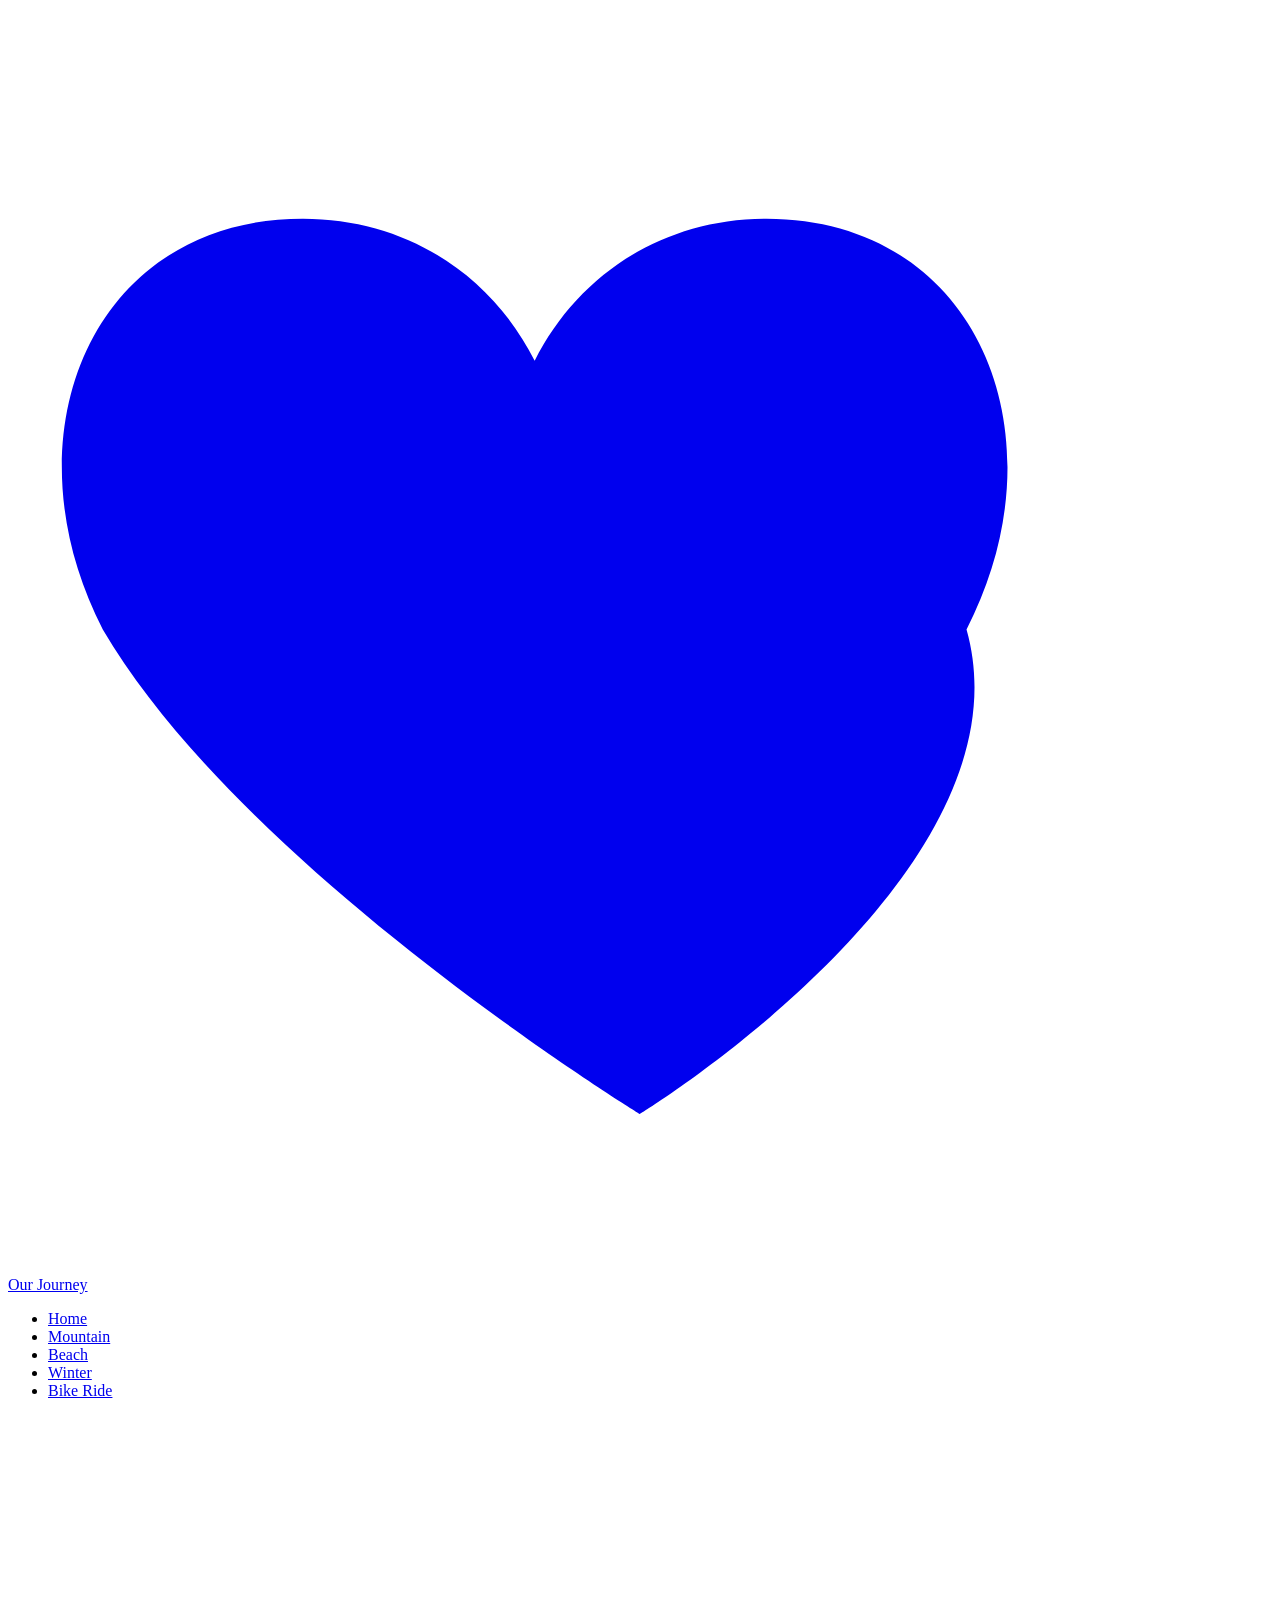
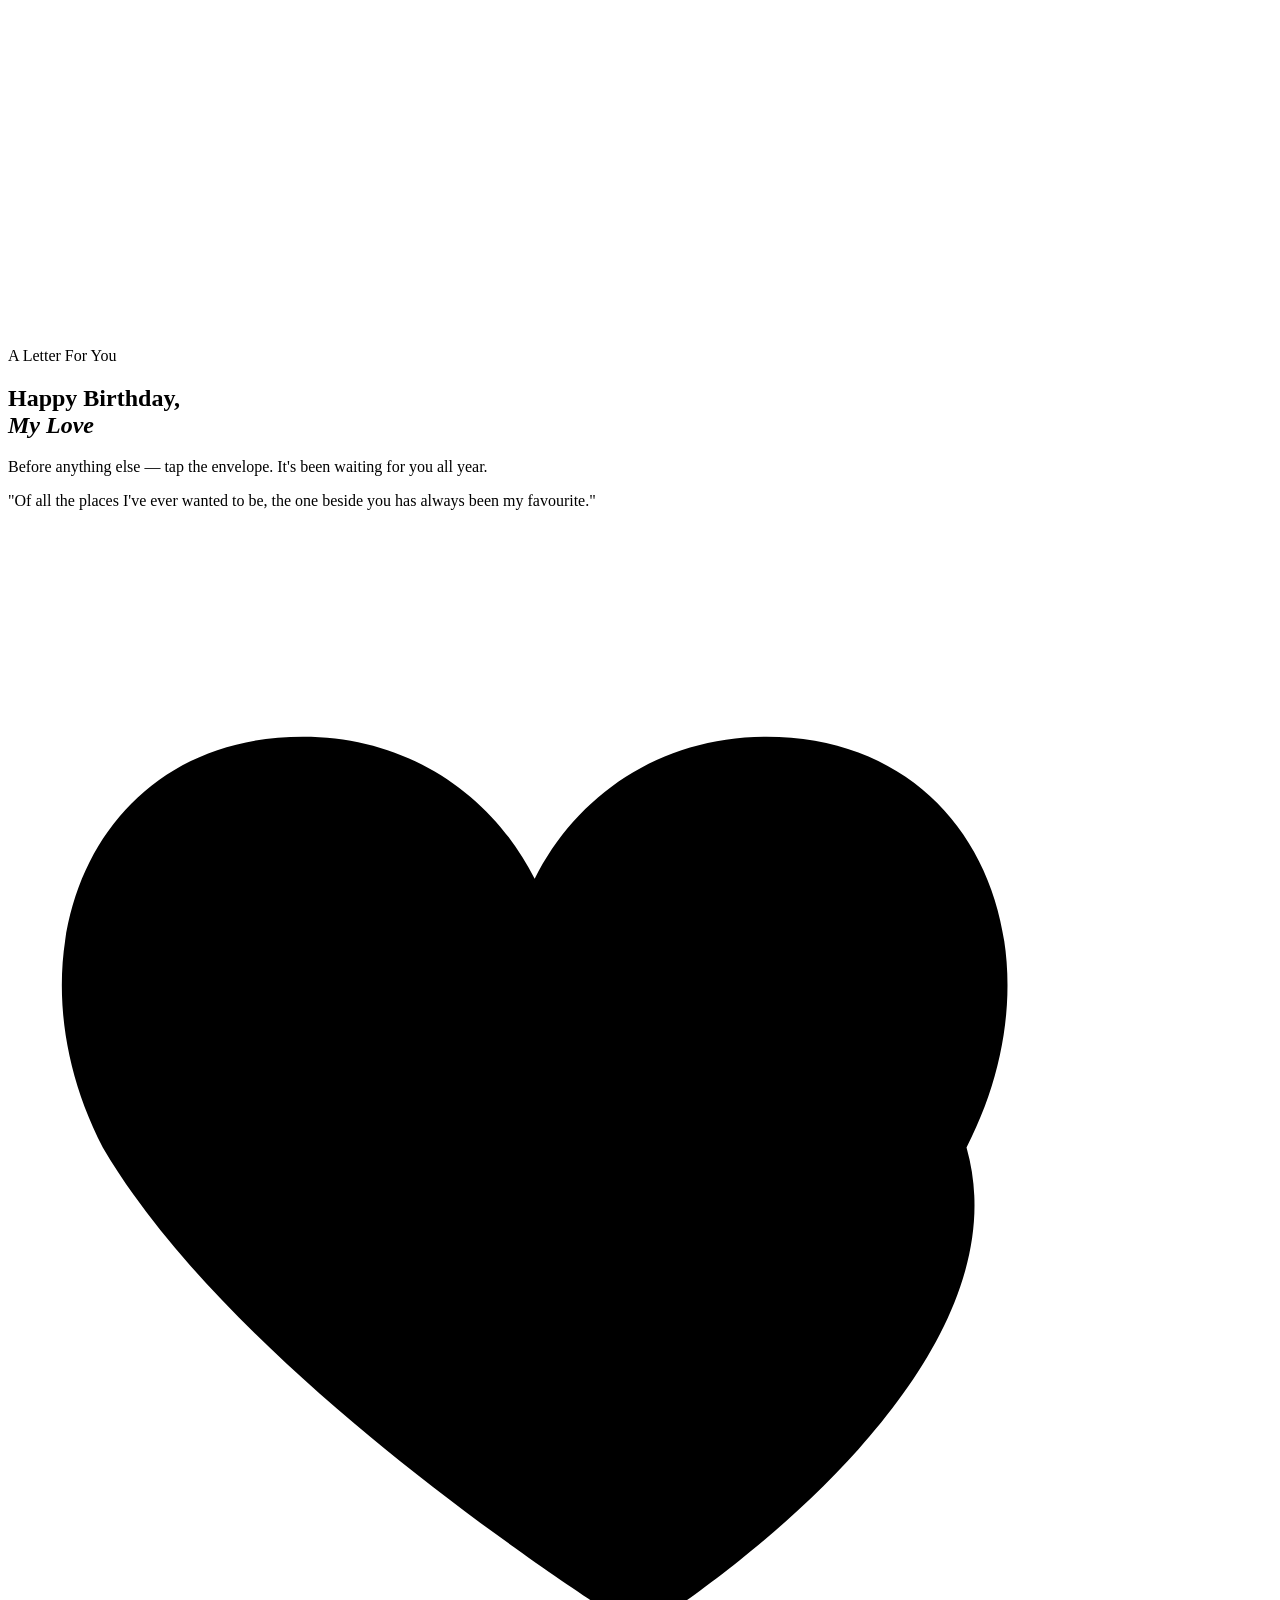
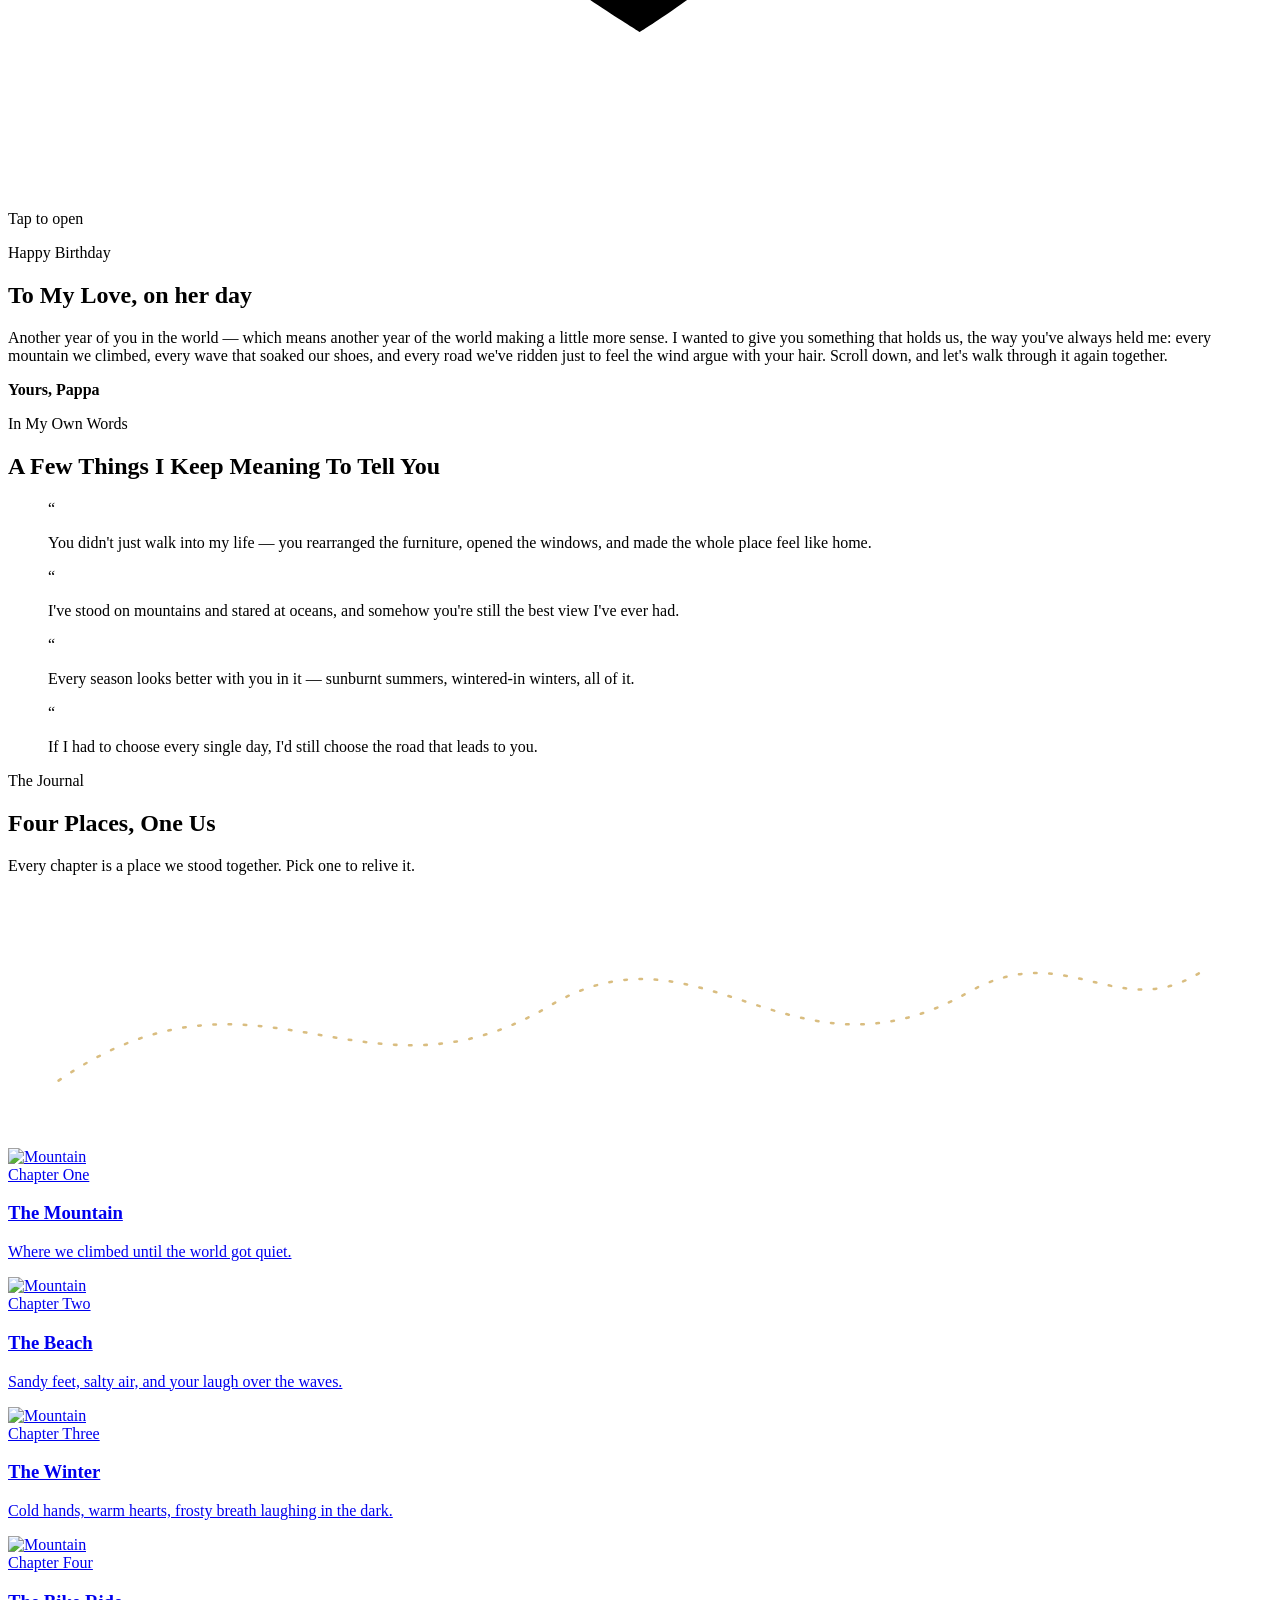
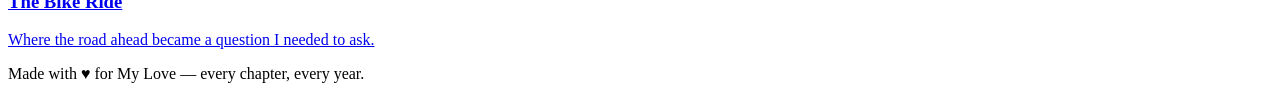
==== index.html @ 60a68613 "Add files via upload" ====
<!DOCTYPE html>
<html lang="en">
<head>
<meta charset="UTF-8">
<meta name="viewport" content="width=device-width, initial-scale=1.0">
<title>Our Journey — A Birthday Letter</title>
<meta name="description" content="A birthday love letter and journey through our memories — mountain, beach, winter, and the open road.">
<link rel="preconnect" href="https://fonts.googleapis.com">
<link rel="stylesheet" href="css/style.css">
</head>
<body>

<div class="ambient-fx" aria-hidden="true"></div>

<nav class="site-nav">
  <a class="site-nav__mark" href="index.html">
    <svg viewBox="0 0 24 24" fill="currentColor"><path d="M12 21s-7.5-4.6-10.2-9.2C-0.1 8.1 1.6 4 5.6 4c2 0 3.6 1.1 4.4 2.7C10.8 5.1 12.4 4 14.4 4c4 0 5.7 4.1 3.8 7.8C19.5 16.4 12 21 12 21z"/></svg>
    Our Journey
  </a>
  <ul class="site-nav__links">
    <li><a href="index.html" aria-current="page">Home</a></li>
    <li><a href="mountain.html">Mountain</a></li>
    <li><a href="beach.html">Beach</a></li>
    <li><a href="winter.html">Winter</a></li>
    <li><a href="bike.html">Bike Ride</a></li>
  </ul>
</nav>

<main>

  <!-- ===================== HERO / ENVELOPE ===================== -->
  <section class="home-hero">
    <div class="home-hero__roses" aria-hidden="true">
      <svg viewBox="0 0 1200 500" preserveAspectRatio="xMidYMid slice" style="width:100%;height:100%;">
        <defs>
          <radialGradient id="roseG" cx="35%" cy="30%" r="70%">
            <stop offset="0%" stop-color="#E8A6AE"/>
            <stop offset="100%" stop-color="#C2415A"/>
          </radialGradient>
        </defs>
        <g opacity="0.5">
          <g transform="translate(90,70) scale(1.1)">
            <circle r="34" fill="url(#roseG)"/>
            <path d="M0 -34 C20 -28 28 -10 14 4 C0 16 -16 8 -16 -8 C-16 -22 -10 -32 0 -34Z" fill="#7A1F3D" opacity="0.55"/>
          </g>
          <g transform="translate(1100,120) scale(0.8)">
            <circle r="34" fill="url(#roseG)"/>
          </g>
          <g transform="translate(160,420) scale(0.7)">
            <circle r="34" fill="url(#roseG)"/>
          </g>
          <g transform="translate(1040,430) scale(1.05)">
            <circle r="34" fill="url(#roseG)"/>
          </g>
        </g>
      </svg>
    </div>

    <div class="wrap home-hero__inner">
      <span class="eyebrow">A Letter For You</span>
      <h1>Happy Birthday,<br><em data-her-name>My Love</em></h1>
      <p class="sub">Before anything else — tap the envelope. It's been waiting for you all year.</p>

      <div class="envelope-wrap">
        <div class="envelope" role="button" tabindex="0" aria-expanded="false" aria-label="Open your birthday letter">
          <div class="envelope__letter">
            <p data-birthday-quote>"Of all the places I've ever wanted to be, the one beside you has always been my favourite."</p>
          </div>
          <div class="envelope__flap"></div>
          <div class="envelope__seal" aria-hidden="true">
            <svg viewBox="0 0 24 24"><path d="M12 21s-7.5-4.6-10.2-9.2C-0.1 8.1 1.6 4 5.6 4c2 0 3.6 1.1 4.4 2.7C10.8 5.1 12.4 4 14.4 4c4 0 5.7 4.1 3.8 7.8C19.5 16.4 12 21 12 21z"/></svg>
          </div>
          <div class="envelope__body"></div>
        </div>
      </div>
      <p class="envelope__hint">Tap to open</p>

      <div class="birthday-banner">
        <span class="eyebrow">Happy Birthday</span>
        <h2>To <span data-her-name>My Love</span>, on her day</h2>
        <p>
          Another year of you in the world — which means another year of the world making a little more sense.
          I wanted to give you something that holds us, the way you've always held me: every mountain we climbed,
          every wave that soaked our shoes, and every road we've ridden just to feel the wind argue with your hair.
          Scroll down, and let's walk through it again together.
        </p>
        <p style="margin-top:.6rem;"><strong data-your-name>Yours, Pappa</strong></p>
      </div>
    </div>
  </section>

  <!-- ===================== LOVE QUOTES CAROUSEL ===================== -->
  <section class="section">
    <div class="wrap">
      <div class="section-title">
        <span class="eyebrow">In My Own Words</span>
        <h2>A Few Things I Keep Meaning To Tell You</h2>
      </div>

      <div class="quote-carousel">
        <blockquote class="quote-slide quote-block">
          <span class="quote-mark quote-block__mark">“</span>
          <p class="quote-block__text">You didn't just walk into my life — you rearranged the furniture, opened the windows, and made the whole place feel like home.</p>
        </blockquote>
        <blockquote class="quote-slide quote-block">
          <span class="quote-mark quote-block__mark">“</span>
          <p class="quote-block__text">I've stood on mountains and stared at oceans, and somehow you're still the best view I've ever had.</p>
        </blockquote>
        <blockquote class="quote-slide quote-block">
          <span class="quote-mark quote-block__mark">“</span>
          <p class="quote-block__text">Every season looks better with you in it — sunburnt summers, wintered-in winters, all of it.</p>
        </blockquote>
        <blockquote class="quote-slide quote-block">
          <span class="quote-mark quote-block__mark">“</span>
          <p class="quote-block__text">If I had to choose every single day, I'd still choose the road that leads to you.</p>
        </blockquote>
      </div>
      <div class="quote-dots" aria-hidden="true"></div>
    </div>
  </section>

  <!-- ===================== JOURNEY MAP ===================== -->
  <section class="section journey">
    <div class="wrap">
      <div class="section-title">
        <span class="eyebrow">The Journal</span>
        <h2>Four Places, One Us</h2>
        <p>Every chapter is a place we stood together. Pick one to relive it.</p>
      </div>

      <div class="journey-map" aria-hidden="true">
        <svg viewBox="0 0 1000 200" preserveAspectRatio="xMidYMid meet">
          <path d="M40,150 C200,40 280,180 430,90 C550,20 620,160 760,80 C840,35 880,110 950,60"
                fill="none" stroke="#C9A24B" stroke-width="2" stroke-dasharray="2 10" stroke-linecap="round" opacity="0.7"/>
        </svg>
      </div>

      <div class="journey-grid">
        <a class="journey-card" href="mountain.html">
          <div class="journey-card__art">
            <img src="img/mountain-cover.png" alt="Mountain" style="width: 300px; height: 150px;">
          </div>
          <div class="journey-card__body">
            <span class="journey-card__no">Chapter One</span>
            <h3 class="journey-card__title">The Mountain</h3>
            <p class="journey-card__line">Where we climbed until the world got quiet.</p>
          </div>
        </a>

        <a class="journey-card" href="beach.html">
          <div class="journey-card__art">
            <div class="journey-card__art">
            <img src="img/beach.png" alt="Mountain" style="width: 300px; height: 150px;">
          </div>
          </div>
          <div class="journey-card__body">
            <span class="journey-card__no">Chapter Two</span>
            <h3 class="journey-card__title">The Beach</h3>
            <p class="journey-card__line">Sandy feet, salty air, and your laugh over the waves.</p>
          </div>
        </a>

        <a class="journey-card" href="winter.html">
          <div class="journey-card__art">
            <div class="journey-card__art">
            <img src="img/snow.png" alt="Mountain" style="width: 300px; height: 150px;">
          </div>
          </div>
          <div class="journey-card__body">
            <span class="journey-card__no">Chapter Three</span>
            <h3 class="journey-card__title">The Winter</h3>
            <p class="journey-card__line">Cold hands, warm hearts, frosty breath laughing in the dark.</p>
          </div>
        </a>

        <a class="journey-card" href="bike.html">
          <div class="journey-card__art">
            <div class="journey-card__art">
            <img src="img/bike.png" alt="Mountain" style="width: 300px; height: 150px;">
          </div>
          </div>
          <div class="journey-card__body">
            <span class="journey-card__no">Chapter Four</span>
            <h3 class="journey-card__title">The Bike Ride</h3>
            <p class="journey-card__line">Where the road ahead became a question I needed to ask.</p>
          </div>
        </a>
      </div>
    </div>
  </section>

</main>

<footer class="site-footer">
  Made with <span class="heart">♥</span> for <span data-her-name>My Love</span> — every chapter, every year.
</footer>

<script src="js/script.js"></script>
</body>
</html>
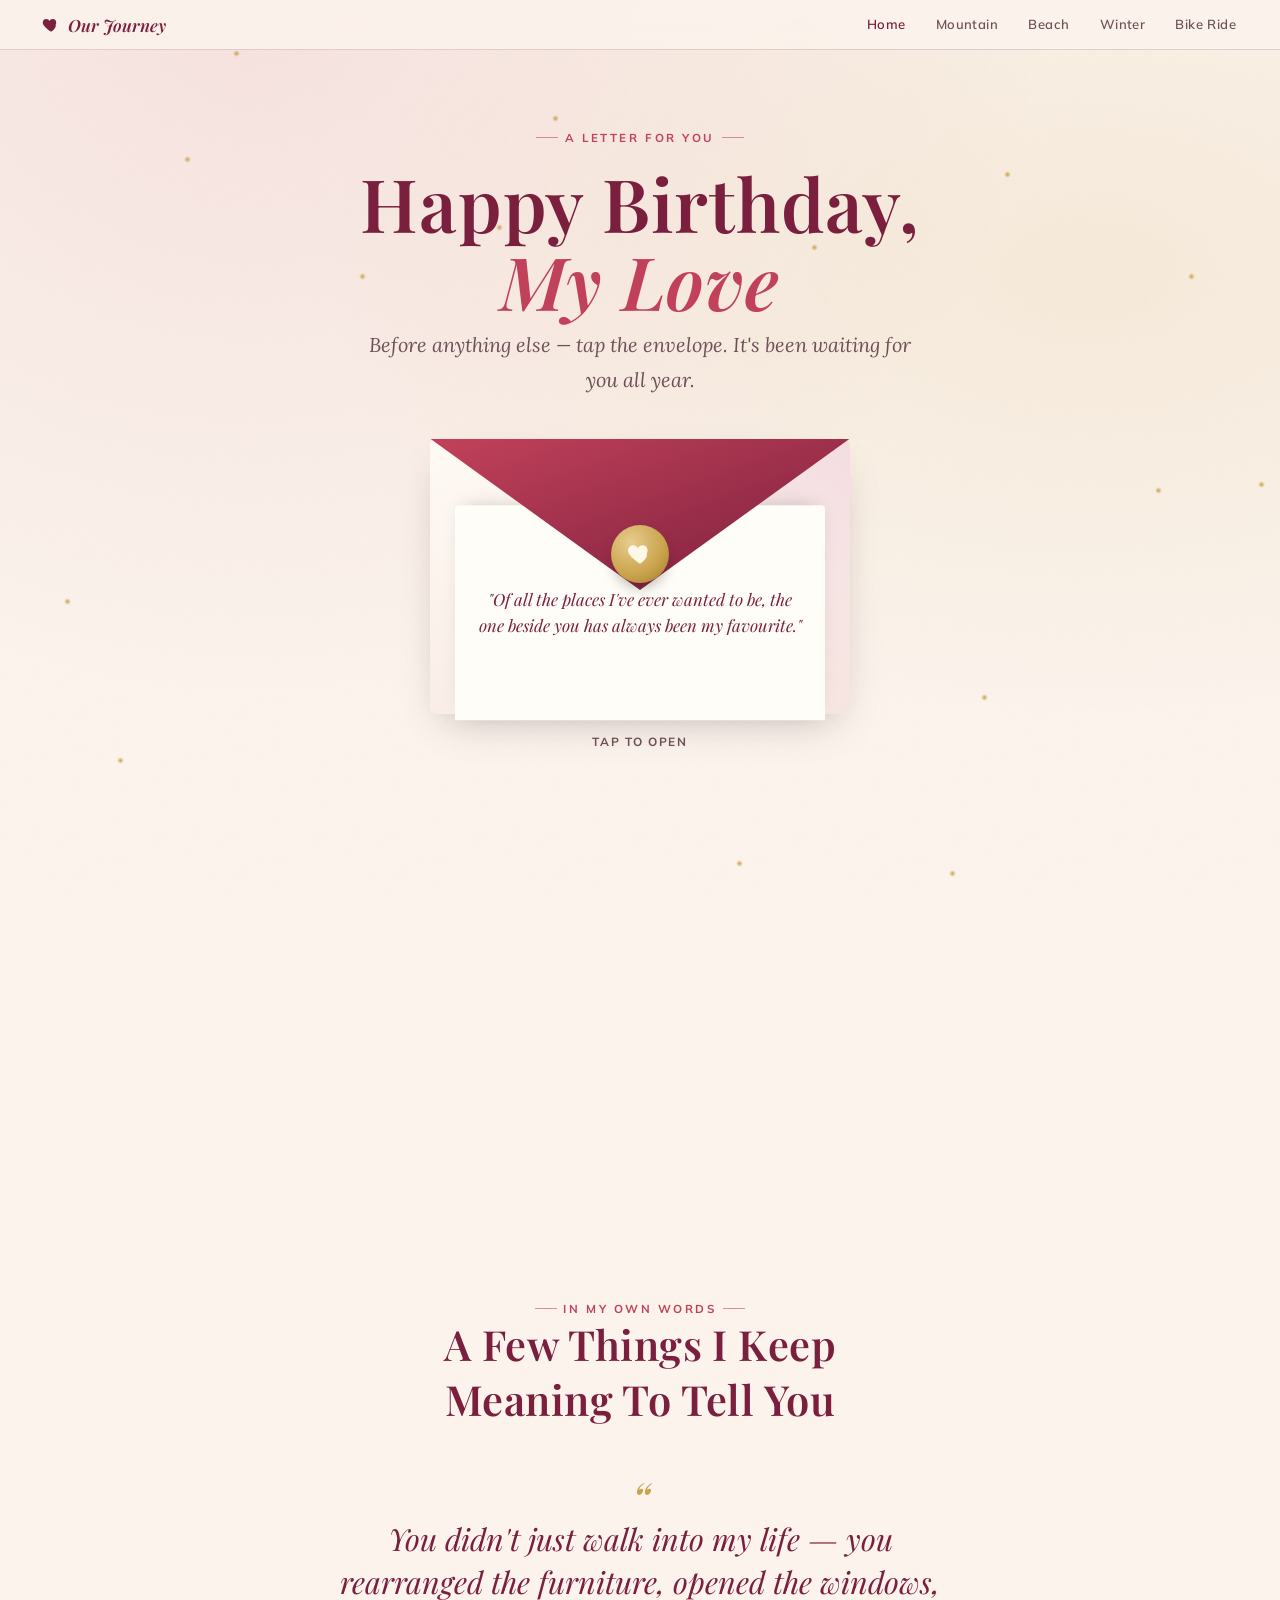
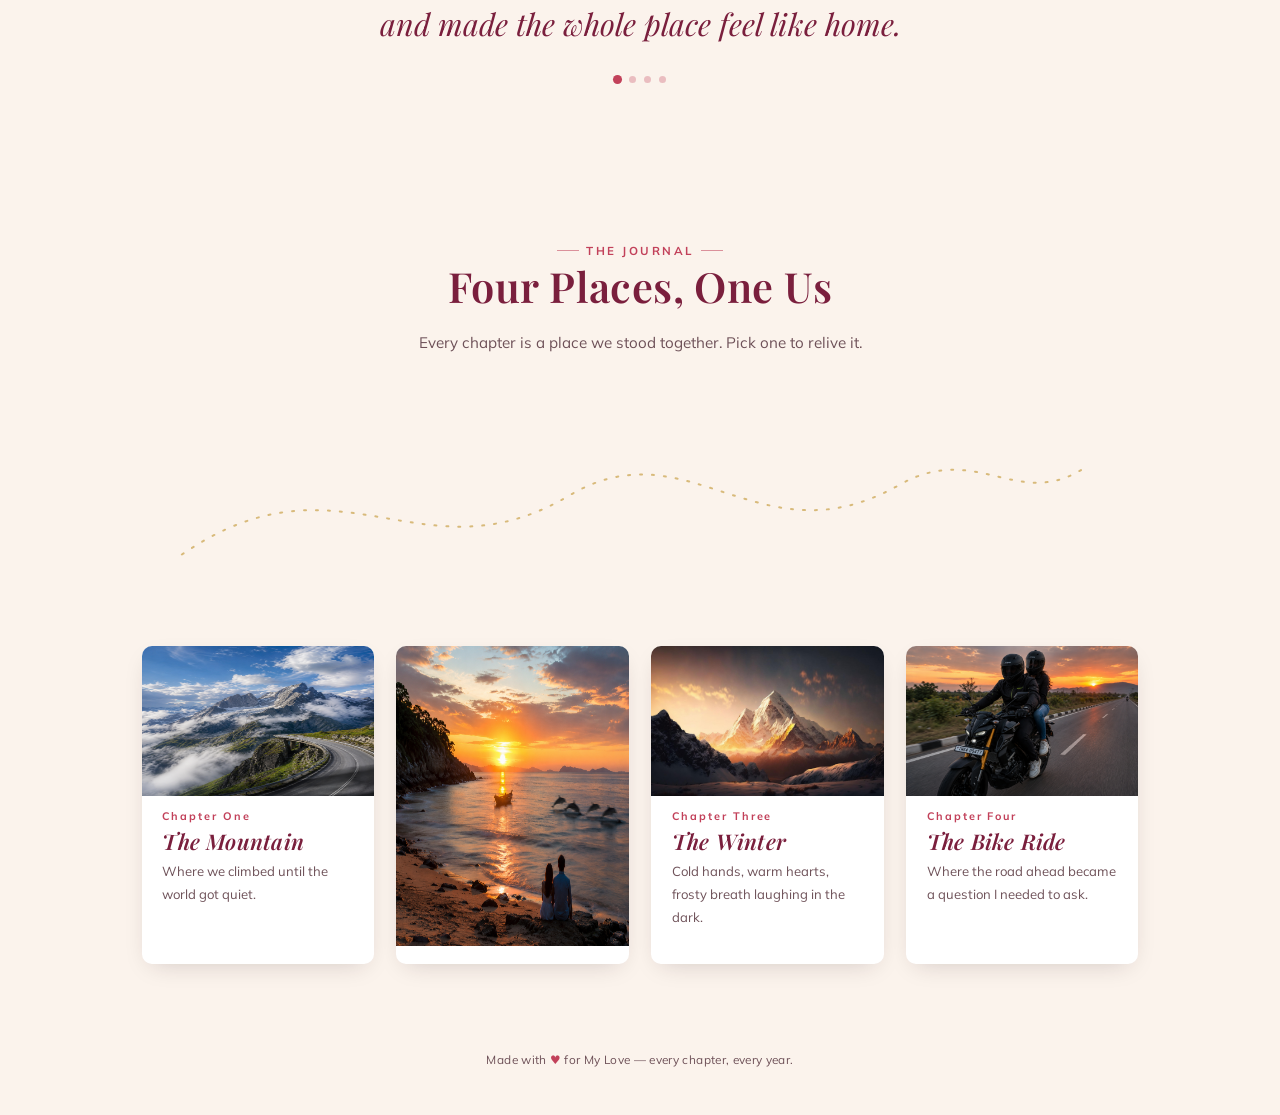
==== commit 30bfd24e: "Update index.html" ====
--- a/index.html
+++ b/index.html
@@ -150,7 +150,7 @@
         <a class="journey-card" href="beach.html">
           <div class="journey-card__art">
             <div class="journey-card__art">
-            <img src="img/beach.png" alt="Mountain" style="width: 300px; height: 150px;">
+            <img src="img/beach.png" alt="Mountain" style="width: 300px; height: 300px;">
           </div>
           </div>
           <div class="journey-card__body">
@@ -197,4 +197,4 @@
 
 <script src="js/script.js"></script>
 </body>
-</html>+</html>
--- a/css/style.css
+++ b/css/style.css
@@ -0,0 +1,498 @@
+/* ============================================================
+   OUR JOURNEY — a birthday love letter
+   Shared design system: tokens, type, ambient fx, components
+   ============================================================ */
+
+@import url('https://fonts.googleapis.com/css2?family=Playfair+Display:ital,wght@0,500;0,600;0,700;1,500;1,600&family=Lora:ital,wght@0,400;0,500;1,400;1,500&family=Mulish:wght@400;500;600;700&display=swap');
+
+:root{
+  /* ---- brand tokens (homepage / shared chrome) ---- */
+  --rose-deep:   #7A1F3D;
+  --rose-mid:    #C2415A;
+  --rose-soft:   #E8A6AE;
+  --blush:       #F7E6E0;
+  --cream:       #FBF3EC;
+  --gold:        #C9A24B;
+  --gold-soft:   #E7CD8E;
+  --ink:         #2B1820;
+  --ink-soft:    #6E5158;
+
+  /* ---- per-chapter accents (overridden per page on <body>) ---- */
+  --accent:      var(--rose-mid);
+  --accent-deep: var(--rose-deep);
+  --page-bg-1:   var(--cream);
+  --page-bg-2:   var(--blush);
+
+  --display: 'Playfair Display', 'Times New Roman', serif;
+  --body:    'Lora', Georgia, serif;
+  --ui:      'Mulish', system-ui, sans-serif;
+
+  --shadow-paper: 0 18px 40px -18px rgba(43,24,32,0.35);
+  --shadow-soft:  0 8px 24px -10px rgba(43,24,32,0.22);
+  --radius-paper: 3px;
+  --maxw: 1080px;
+}
+
+*,*::before,*::after{ box-sizing:border-box; }
+html{ scroll-behavior:smooth; }
+
+body{
+  margin:0;
+  font-family:var(--body);
+  color:var(--ink);
+  background:
+    radial-gradient(ellipse at 20% 0%, color-mix(in srgb, var(--accent) 10%, transparent), transparent 55%),
+    radial-gradient(ellipse at 85% 30%, color-mix(in srgb, var(--gold) 12%, transparent), transparent 50%),
+    var(--page-bg-1);
+  background-attachment:fixed;
+  position:relative;
+  overflow-x:hidden;
+  -webkit-font-smoothing:antialiased;
+}
+
+/* faint paper grain so panels don't feel flat-digital */
+body::before{
+  content:"";
+  position:fixed; inset:0;
+  pointer-events:none;
+  z-index:0;
+  opacity:.5;
+  background-image:url("data:image/svg+xml,%3Csvg xmlns='http://www.w3.org/2000/svg' width='160' height='160'%3E%3Cfilter id='n'%3E%3CfeTurbulence type='fractalNoise' baseFrequency='0.9' numOctaves='2' stitchTiles='stitch'/%3E%3CfeColorMatrix type='saturate' values='0'/%3E%3C/filter%3E%3Crect width='100%25' height='100%25' filter='url(%23n)' opacity='0.035'/%3E%3C/svg%3E");
+}
+
+h1,h2,h3,h4{ font-family:var(--display); margin:0 0 .4em; color:var(--accent-deep); font-weight:600; letter-spacing:.01em; }
+p{ line-height:1.75; color:var(--ink); margin:0 0 1em; }
+a{ color:inherit; }
+img{ max-width:100%; display:block; }
+
+.eyebrow{
+  font-family:var(--ui);
+  font-size:.72rem;
+  letter-spacing:.22em;
+  text-transform:uppercase;
+  color:var(--accent);
+  font-weight:700;
+  display:inline-flex;
+  align-items:center;
+  gap:.6em;
+}
+.eyebrow::before, .eyebrow::after{ content:""; width:22px; height:1px; background:currentColor; opacity:.55; }
+
+.quote-mark{ font-family:var(--display); font-style:italic; }
+
+/* ============================================================
+   NAVIGATION — the journal's table of contents, always present
+   ============================================================ */
+.site-nav{
+  position:sticky; top:0; z-index:50;
+  display:flex; align-items:center; justify-content:space-between;
+  gap:1rem;
+  padding:.85rem clamp(1.1rem,4vw,2.6rem);
+  background:color-mix(in srgb, var(--cream) 88%, transparent);
+  backdrop-filter:blur(10px) saturate(1.1);
+  border-bottom:1px solid color-mix(in srgb, var(--accent-deep) 18%, transparent);
+}
+.site-nav__mark{
+  font-family:var(--display); font-style:italic; font-weight:600;
+  font-size:1.05rem; color:var(--accent-deep); text-decoration:none;
+  display:flex; align-items:center; gap:.5rem;
+  white-space:nowrap;
+}
+.site-nav__mark svg{ width:18px; height:18px; flex:none; }
+
+.site-nav__links{
+  display:flex; align-items:center; gap:clamp(.4rem,2vw,1.6rem);
+  list-style:none; margin:0; padding:0;
+  font-family:var(--ui); font-size:.82rem; font-weight:600;
+  letter-spacing:.03em;
+  overflow-x:auto; scrollbar-width:none;
+}
+.site-nav__links::-webkit-scrollbar{ display:none; }
+.site-nav__links a{
+  text-decoration:none; color:var(--ink-soft);
+  padding:.4rem .15rem; position:relative; white-space:nowrap;
+}
+.site-nav__links a::after{
+  content:""; position:absolute; left:0; right:0; bottom:-2px; height:2px;
+  background:var(--accent); transform:scaleX(0); transform-origin:left;
+  transition:transform .25s ease;
+}
+.site-nav__links a:hover::after,
+.site-nav__links a[aria-current="page"]::after{ transform:scaleX(1); }
+.site-nav__links a[aria-current="page"]{ color:var(--accent-deep); }
+
+/* ============================================================
+   AMBIENT FX — drifting petals + twinkling sparkles
+   ============================================================ */
+.ambient-fx{ position:fixed; inset:0; pointer-events:none; z-index:1; overflow:hidden; }
+
+.petal{
+  position:absolute; top:-8%;
+  width:14px; height:14px;
+  opacity:.85;
+  animation:petal-fall linear infinite, petal-sway ease-in-out infinite;
+  will-change:transform;
+}
+.petal svg{ width:100%; height:100%; display:block; filter:drop-shadow(0 2px 3px rgba(122,31,61,.25)); }
+
+@keyframes petal-fall{
+  0%{ transform:translateY(-10vh) rotate(0deg); }
+  100%{ transform:translateY(110vh) rotate(340deg); }
+}
+@keyframes petal-sway{
+  0%,100%{ margin-left:0; }
+  50%{ margin-left:38px; }
+}
+
+.sparkle{
+  position:absolute;
+  width:7px; height:7px;
+  background:radial-gradient(circle, var(--gold) 0%, transparent 70%);
+  border-radius:50%;
+  animation:sparkle-twinkle ease-in-out infinite;
+}
+@keyframes sparkle-twinkle{
+  0%,100%{ opacity:0; transform:scale(.4); }
+  50%{ opacity:1; transform:scale(1.15); }
+}
+
+@media (prefers-reduced-motion:reduce){
+  .petal, .sparkle{ animation:none !important; display:none; }
+  html{ scroll-behavior:auto; }
+}
+
+/* ============================================================
+   LAYOUT SHELL
+   ============================================================ */
+main{ position:relative; z-index:2; }
+.wrap{ max-width:var(--maxw); margin:0 auto; padding-left:clamp(1.1rem,5vw,2.6rem); padding-right:clamp(1.1rem,5vw,2.6rem); }
+.section{ padding:clamp(3rem,8vw,6rem) 0; }
+
+/* ============================================================
+   CHAPTER HERO — full-bleed illustrated scene per location
+   ============================================================ */
+.chapter-hero{
+  position:relative;
+  min-height:78vh;
+  display:flex; align-items:flex-end;
+  overflow:hidden;
+  color:#fff;
+}
+.chapter-hero__scene{ position:absolute; inset:0; z-index:0; }
+.chapter-hero__scene svg{ width:100%; height:100%; display:block; }
+.chapter-hero__scrim{
+  position:absolute; inset:0; z-index:1;
+  background:linear-gradient(180deg, rgba(0,0,0,0) 30%, rgba(15,8,12,.55) 100%);
+}
+.chapter-hero__content{ position:relative; z-index:2; padding:clamp(2rem,6vw,4rem) clamp(1.1rem,5vw,2.6rem) clamp(2.4rem,6vw,3.6rem); width:100%; }
+.chapter-hero__eyebrow{ font-family:var(--ui); letter-spacing:.28em; text-transform:uppercase; font-size:.72rem; opacity:.9; font-weight:700; }
+.chapter-hero__title{ font-size:clamp(2.3rem,6vw,4.2rem); color:#fff; margin:.3em 0 .25em; line-height:1.04; }
+.chapter-hero__title em{ font-style:italic; color:var(--gold-soft); }
+.chapter-hero__line{ font-family:var(--body); font-style:italic; font-size:clamp(1rem,2vw,1.2rem); max-width:46ch; opacity:.95; }
+
+/* ============================================================
+   POLAROID PHOTO FRAMES (click-to-add-your-photo)
+   ============================================================ */
+.memories{
+  display:grid; gap:2.2rem 1.6rem;
+  grid-template-columns:repeat(auto-fit, minmax(220px,1fr));
+  margin-top:2.6rem;
+}
+.polaroid{
+  background:#fffdf9;
+  padding:14px 14px 52px;
+  box-shadow:var(--shadow-paper);
+  border-radius:2px;
+  transform:rotate(var(--tilt,-3deg));
+  transition:transform .3s ease, box-shadow .3s ease;
+  position:relative;
+}
+.polaroid:hover{ transform:rotate(0deg) scale(1.02); box-shadow:0 26px 48px -18px rgba(43,24,32,.4); z-index:5; }
+.polaroid::before{
+  content:""; position:absolute; top:-10px; left:50%; transform:translateX(-50%) rotate(-3deg);
+  width:64px; height:22px;
+  background:color-mix(in srgb, var(--gold-soft) 70%, transparent);
+  opacity:.8; box-shadow:var(--shadow-soft);
+}
+.polaroid__frame{
+  position:relative;
+  aspect-ratio:4/5;
+  background:
+    linear-gradient(135deg, color-mix(in srgb, var(--accent) 16%, transparent), color-mix(in srgb, var(--gold) 14%, transparent)),
+    repeating-linear-gradient(45deg, rgba(0,0,0,.025) 0 2px, transparent 2px 10px);
+  overflow:hidden;
+  display:flex; align-items:center; justify-content:center;
+  cursor:pointer;
+}
+.polaroid__frame img{ width:100%; height:100%; object-fit:cover; display:none; }
+.polaroid__frame.has-photo img{ display:block; }
+.polaroid__frame.has-photo .polaroid__placeholder{ display:none; }
+.polaroid__placeholder{
+  display:flex; flex-direction:column; align-items:center; gap:.5rem;
+  color:var(--accent-deep); font-family:var(--ui); font-size:.74rem; font-weight:600;
+  text-align:center; padding:1rem; letter-spacing:.02em; opacity:.75;
+}
+.polaroid__placeholder svg{ width:30px; height:30px; opacity:.7; }
+.polaroid__input{ position:absolute; inset:0; opacity:0; cursor:pointer; }
+.polaroid__caption{
+  font-family:var(--display); font-style:italic; color:var(--ink-soft);
+  text-align:center; font-size:.95rem; margin-top:.7rem; padding:0 .2rem;
+}
+
+/* ============================================================
+   QUOTE BLOCK
+   ============================================================ */
+.quote-block{
+  max-width:62ch; margin:0 auto; text-align:center;
+}
+.quote-block__mark{ font-family:var(--display); font-size:3rem; line-height:1; color:var(--gold); display:block; margin-bottom:-.2rem; }
+.quote-block__text{ font-family:var(--display); font-style:italic; font-size:clamp(1.3rem,3vw,1.9rem); color:var(--accent-deep); line-height:1.4; }
+.quote-block__attr{ font-family:var(--ui); font-size:.78rem; letter-spacing:.1em; text-transform:uppercase; color:var(--ink-soft); margin-top:1rem; display:block; font-weight:700; }
+
+/* ============================================================
+   BUTTONS
+   ============================================================ */
+.btn{
+  display:inline-flex; align-items:center; gap:.55rem;
+  font-family:var(--ui); font-weight:700; font-size:.82rem; letter-spacing:.04em;
+  text-decoration:none; cursor:pointer; border:none;
+  padding:.95rem 1.8rem; border-radius:999px;
+  transition:transform .25s ease, box-shadow .25s ease, background .25s ease;
+}
+.btn-primary{
+  background:linear-gradient(135deg, var(--rose-mid), var(--rose-deep));
+  color:#fff; box-shadow:0 14px 30px -12px color-mix(in srgb, var(--rose-deep) 70%, transparent);
+}
+.btn-primary:hover{ transform:translateY(-2px); box-shadow:0 18px 34px -10px color-mix(in srgb, var(--rose-deep) 75%, transparent); }
+.btn-ghost{
+  background:transparent; color:var(--accent-deep);
+  border:1.5px solid color-mix(in srgb, var(--accent-deep) 45%, transparent);
+}
+.btn-ghost:hover{ background:color-mix(in srgb, var(--accent-deep) 8%, transparent); }
+.btn svg{ width:16px; height:16px; }
+
+/* ============================================================
+   CHAPTER FOOTER NAV (prev / next through the journey)
+   ============================================================ */
+.chapter-footer{
+  display:flex; flex-wrap:wrap; gap:1rem; align-items:center; justify-content:space-between;
+  padding:2.4rem clamp(1.1rem,5vw,2.6rem) 3rem;
+  border-top:1px solid color-mix(in srgb, var(--accent-deep) 14%, transparent);
+  margin-top:2rem;
+  font-family:var(--ui);
+}
+.chapter-footer a{ text-decoration:none; }
+.cf-link{
+  display:flex; flex-direction:column; gap:.2rem;
+  color:var(--ink-soft);
+  font-size:.8rem;
+}
+.cf-link span.label{ letter-spacing:.14em; text-transform:uppercase; font-size:.68rem; font-weight:700; opacity:.7; }
+.cf-link span.dest{ font-family:var(--display); font-style:italic; font-size:1.15rem; color:var(--accent-deep); }
+.cf-next{ text-align:right; align-items:flex-end; }
+
+footer.site-footer{
+  text-align:center; padding:2rem 1rem 3rem;
+  font-family:var(--ui); font-size:.74rem; color:var(--ink-soft); letter-spacing:.03em;
+  position:relative; z-index:2;
+}
+footer.site-footer .heart{ color:var(--accent); }
+
+/* shared section title */
+.section-title{ text-align:center; max-width:56ch; margin:0 auto 3rem; }
+.section-title h2{ font-size:clamp(1.8rem,4vw,2.6rem); }
+.section-title p{ color:var(--ink-soft); font-family:var(--ui); font-size:.95rem; }
+
+@media (max-width:640px){
+  .chapter-hero{ min-height:64vh; }
+  .chapter-footer{ flex-direction:column; align-items:stretch; text-align:left; }
+  .cf-next{ text-align:left; align-items:flex-start; }
+}
+
+/* ============================================================
+   HOMEPAGE — hero envelope, birthday letter, journey map
+   ============================================================ */
+.home-hero{
+  position:relative;
+  padding:clamp(2.4rem,7vw,4.5rem) 0 clamp(3rem,8vw,5rem);
+  text-align:center;
+  overflow:hidden;
+}
+.home-hero__roses{ position:absolute; inset:0; z-index:0; opacity:.9; pointer-events:none; }
+.home-hero__inner{ position:relative; z-index:2; }
+
+.home-hero .eyebrow{ justify-content:center; margin-bottom:1.2rem; }
+.home-hero h1{
+  font-size:clamp(2.4rem,7vw,4.6rem);
+  line-height:1.05;
+  margin-bottom:.5rem;
+}
+.home-hero h1 em{ color:var(--accent); font-style:italic; }
+.home-hero .sub{
+  font-family:var(--body); font-style:italic; color:var(--ink-soft);
+  font-size:clamp(1rem,2vw,1.25rem); max-width:46ch; margin:0 auto 2.6rem;
+}
+
+/* ---- envelope ---- */
+.envelope-wrap{ display:flex; justify-content:center; margin:0 auto 1rem; }
+.envelope{
+  --ew: min(420px, 86vw);
+  width:var(--ew);
+  aspect-ratio:16/10.5;
+  position:relative;
+  cursor:pointer;
+  -webkit-tap-highlight-color:transparent;
+}
+.envelope__body{
+  position:absolute; inset:0;
+  background:linear-gradient(160deg, #fffaf4, var(--blush));
+  border-radius:6px;
+  box-shadow:var(--shadow-paper);
+  overflow:hidden;
+}
+.envelope__body::before, .envelope__body::after{
+  content:""; position:absolute; top:0; width:50%; height:100%;
+  background:linear-gradient(135deg, color-mix(in srgb, var(--accent) 18%, #fff), transparent 70%);
+}
+.envelope__body::after{ right:0; transform:scaleX(-1); }
+.envelope__flap{
+  position:absolute; top:0; left:0; right:0; height:55%;
+  background:linear-gradient(160deg, var(--rose-mid), var(--rose-deep));
+  clip-path:polygon(0 0, 100% 0, 50% 100%);
+  transform-origin:top center;
+  transition:transform .7s cubic-bezier(.6,.1,.2,1);
+  z-index:3;
+  box-shadow:0 6px 18px -8px rgba(0,0,0,.35);
+}
+.envelope.is-open .envelope__flap{ transform:rotateX(180deg); }
+.envelope__seal{
+  position:absolute; top:42%; left:50%; transform:translate(-50%,-50%);
+  width:58px; height:58px; border-radius:50%;
+  background:radial-gradient(circle at 35% 30%, var(--gold-soft), var(--gold) 60%, #9c7a2c 100%);
+  display:flex; align-items:center; justify-content:center;
+  box-shadow:0 8px 16px -6px rgba(0,0,0,.4);
+  z-index:4; transition:opacity .3s ease, transform .4s ease;
+}
+.envelope__seal svg{ width:26px; height:26px; fill:#fff7e8; }
+.envelope.is-open .envelope__seal{ opacity:0; transform:translate(-50%,-50%) scale(.4); }
+.envelope__letter{
+  position:absolute; left:6%; right:6%; bottom:4%;
+  top:18%;
+  background:#fffdf8;
+  border-radius:4px 4px 0 0;
+  box-shadow:0 -6px 18px -10px rgba(0,0,0,.25);
+  transform:translateY(8%);
+  transition:transform .7s cubic-bezier(.2,.8,.3,1) .15s;
+  z-index:2;
+  display:flex; align-items:center; justify-content:center; text-align:center;
+  padding:1.2rem 1.4rem;
+}
+.envelope.is-open .envelope__letter{ transform:translateY(-46%); }
+.envelope__letter p{
+  font-family:var(--display); font-style:italic; color:var(--accent-deep);
+  font-size:clamp(.85rem,2.6vw,1.05rem); line-height:1.5; margin:0;
+}
+.envelope__hint{
+  margin-top:1.1rem; font-family:var(--ui); font-size:.74rem; letter-spacing:.14em;
+  text-transform:uppercase; color:var(--ink-soft); font-weight:700;
+}
+.envelope.is-open ~ .envelope__hint, .envelope.is-open + .envelope__hint{ opacity:0; }
+
+.birthday-banner{
+  max-width:680px; margin:2.6rem auto 0;
+  background:color-mix(in srgb, var(--cream) 60%, #fff);
+  border:1px solid color-mix(in srgb, var(--gold) 35%, transparent);
+  border-radius:10px;
+  padding:1.6rem clamp(1.2rem,4vw,2.2rem);
+  box-shadow:var(--shadow-soft);
+  opacity:0; transform:translateY(14px);
+  transition:opacity .6s ease, transform .6s ease;
+}
+.birthday-banner.is-visible{ opacity:1; transform:translateY(0); }
+.birthday-banner h2{ font-size:clamp(1.3rem,3vw,1.8rem); }
+.birthday-banner p{ color:var(--ink-soft); margin-bottom:0; }
+
+/* ---- journey map ---- */
+.journey{ position:relative; padding:clamp(2.4rem,6vw,3.5rem) 0; }
+.journey-map{ position:relative; }
+.journey-map svg{ width:100%; height:auto; overflow:visible; }
+.journey-stop{ cursor:pointer; }
+.journey-stop circle.node{ transition:r .25s ease, filter .25s ease; }
+.journey-stop:hover circle.node{ filter:drop-shadow(0 6px 14px rgba(122,31,61,.35)); }
+.journey-stop text{ font-family:var(--ui); font-weight:700; }
+.journey-stop .stop-label{ font-size:13px; fill:var(--ink); }
+.journey-stop .stop-no{ font-size:10px; fill:var(--accent-deep); letter-spacing:.08em; }
+.journey-grid{
+  display:grid; gap:1.4rem;
+  grid-template-columns:repeat(auto-fit, minmax(220px,1fr));
+  margin-top:2.4rem;
+}
+.journey-card{
+  text-decoration:none; display:block;
+  background:#fff; border-radius:10px; overflow:hidden;
+  box-shadow:var(--shadow-soft);
+  transition:transform .3s ease, box-shadow .3s ease;
+  position:relative;
+}
+.journey-card:hover{ transform:translateY(-6px); box-shadow:var(--shadow-paper); }
+.journey-card__art{ height:140px; position:relative; }
+.journey-card__art svg{ width:100%; height:100%; display:block; }
+.journey-card__body{ padding:1.1rem 1.3rem 1.4rem; }
+.journey-card__no{ font-family:var(--ui); font-size:.68rem; letter-spacing:.18em; color:var(--accent); font-weight:700; }
+.journey-card__title{ font-family:var(--display); font-style:italic; font-size:1.35rem; color:var(--accent-deep); margin:.2rem 0 .3rem; }
+.journey-card__line{ font-family:var(--ui); font-size:.82rem; color:var(--ink-soft); }
+
+/* ---- quote carousel ---- */
+.quote-carousel{ position:relative; min-height:9rem; }
+.quote-slide{
+  position:absolute; inset:0;
+  opacity:0; transform:translateY(8px);
+  transition:opacity .7s ease, transform .7s ease;
+  pointer-events:none;
+}
+.quote-slide.is-active{ opacity:1; transform:translateY(0); pointer-events:auto; position:relative; }
+.quote-dots{ display:flex; justify-content:center; gap:.5rem; margin-top:1.6rem; }
+.quote-dots button{
+  width:7px; height:7px; border-radius:50%; border:none; padding:0;
+  background:color-mix(in srgb, var(--accent) 30%, transparent); cursor:pointer;
+  transition:background .25s ease, transform .25s ease;
+}
+.quote-dots button.is-active{ background:var(--accent); transform:scale(1.3); }
+
+/* ============================================================
+   PROPOSAL MOMENT (bike ride / final chapter)
+   ============================================================ */
+.proposal{
+  position:relative;
+  text-align:center;
+  padding:clamp(3.5rem,9vw,6rem) 0;
+  overflow:hidden;
+}
+.proposal__inner{ position:relative; z-index:2; max-width:640px; margin:0 auto; }
+.proposal h2{ font-size:clamp(2rem,5vw,3.2rem); }
+.proposal p.lead{ font-family:var(--body); font-style:italic; font-size:1.15rem; color:var(--ink-soft); }
+.proposal-actions{ margin-top:2.2rem; display:flex; gap:1rem; justify-content:center; flex-wrap:wrap; }
+.proposal-answer{
+  margin-top:2.4rem; min-height:2.4rem;
+  font-family:var(--display); font-style:italic; font-size:1.4rem; color:var(--accent-deep);
+  opacity:0; transform:scale(.9); transition:opacity .5s ease, transform .5s ease;
+}
+.proposal-answer.is-visible{ opacity:1; transform:scale(1); }
+.burst{ position:absolute; inset:0; pointer-events:none; z-index:1; }
+
+/* ============================================================
+   PAGE THEMES — each chapter gets its own accent mood
+   ============================================================ */
+.page-mountain{ --accent:#4A5573; --accent-deep:#333A52; --page-bg-1:#EFF1F7; --page-bg-2:#E1E5F1; }
+.page-beach   { --accent:#2C8C8C; --accent-deep:#1F5F63; --page-bg-1:#FFF6EC; --page-bg-2:#FFE9D6; }
+.page-winter    { --accent:#5B8AA6; --accent-deep:#2E5E78; --page-bg-1:#F3FAFD; --page-bg-2:#E3F1F8; }
+.page-bike    { --accent:#E07A3F; --accent-deep:#9C4E20; --page-bg-1:#FFF3E8; --page-bg-2:#FCE1CB; }
+
+/* ---- small icon badges used on homepage journey cards ---- */
+.icon-badge{
+  width:46px; height:46px; border-radius:50%;
+  display:flex; align-items:center; justify-content:center;
+  background:color-mix(in srgb, var(--accent) 16%, #fff);
+  margin:0 auto 1.1rem;
+}
+.icon-badge svg{ width:24px; height:24px; stroke:var(--accent-deep); }
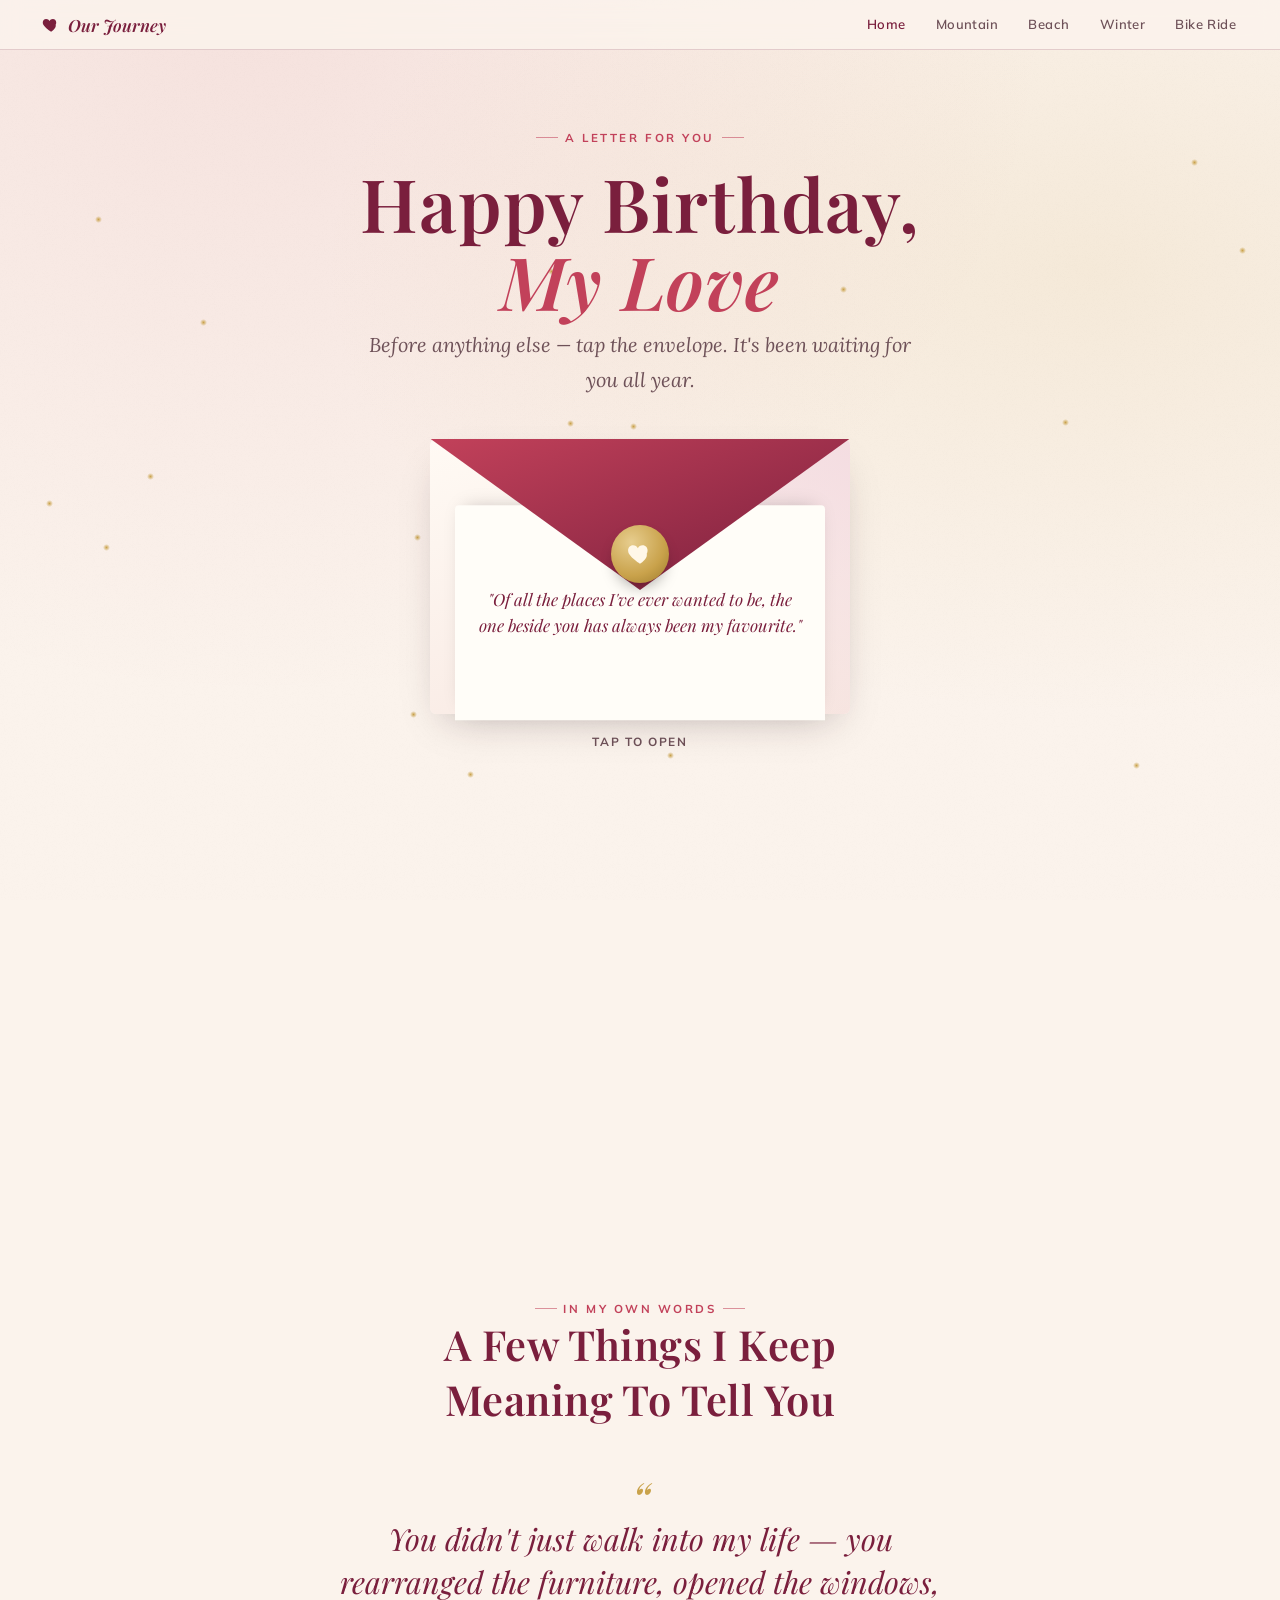
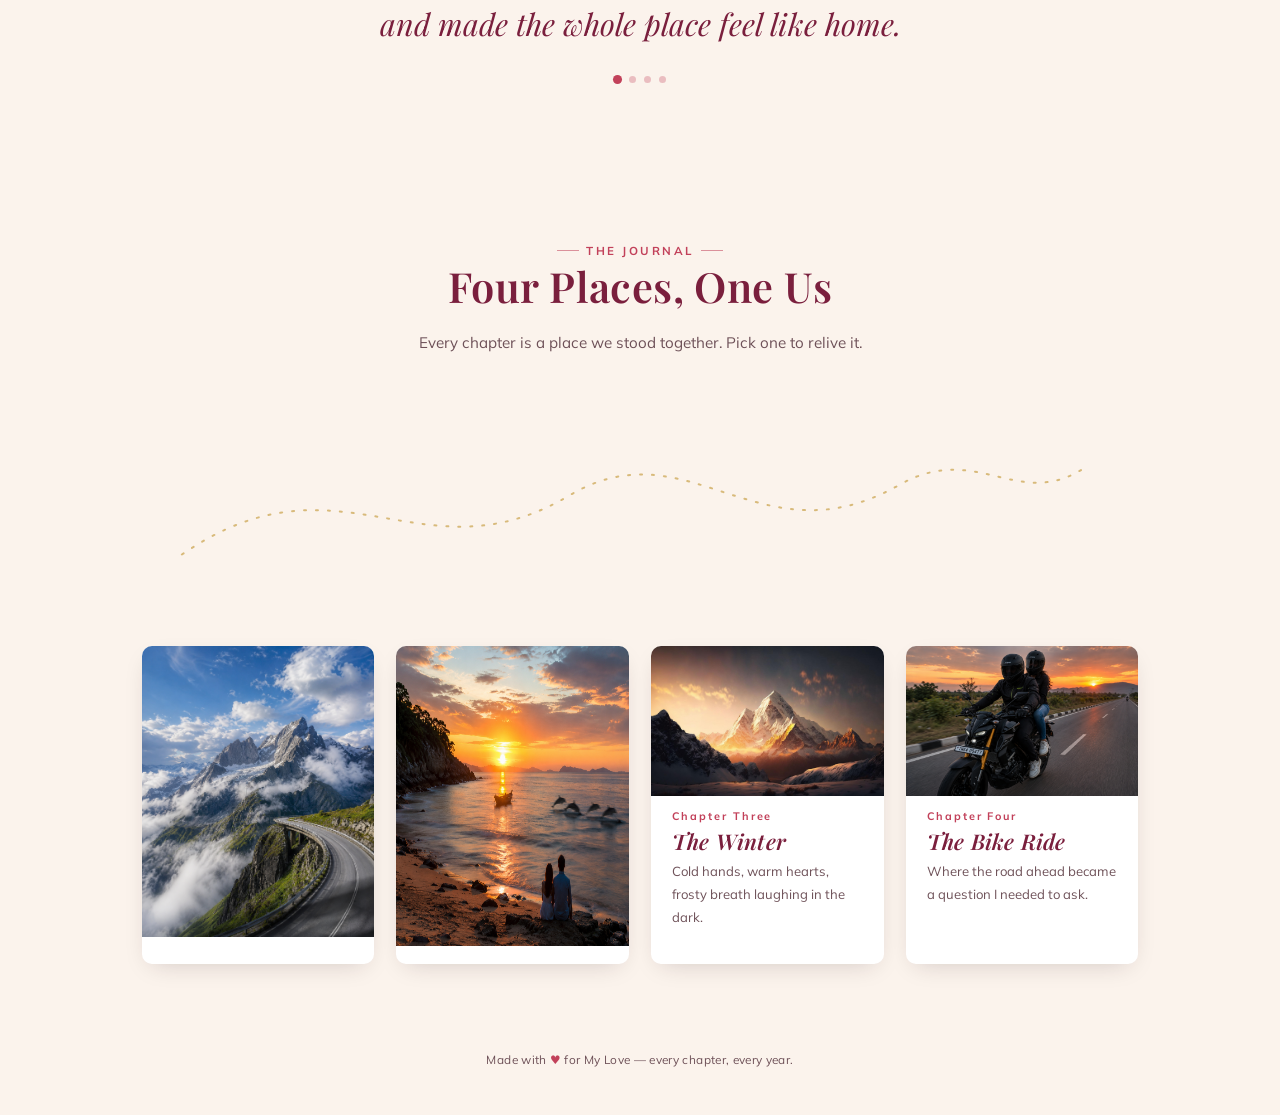
==== commit 3faf563f: "Update index.html" ====
--- a/index.html
+++ b/index.html
@@ -138,7 +138,7 @@
       <div class="journey-grid">
         <a class="journey-card" href="mountain.html">
           <div class="journey-card__art">
-            <img src="img/mountain-cover.png" alt="Mountain" style="width: 300px; height: 150px;">
+            <img src="img/mountain-cover.png" alt="Mountain" >
           </div>
           <div class="journey-card__body">
             <span class="journey-card__no">Chapter One</span>
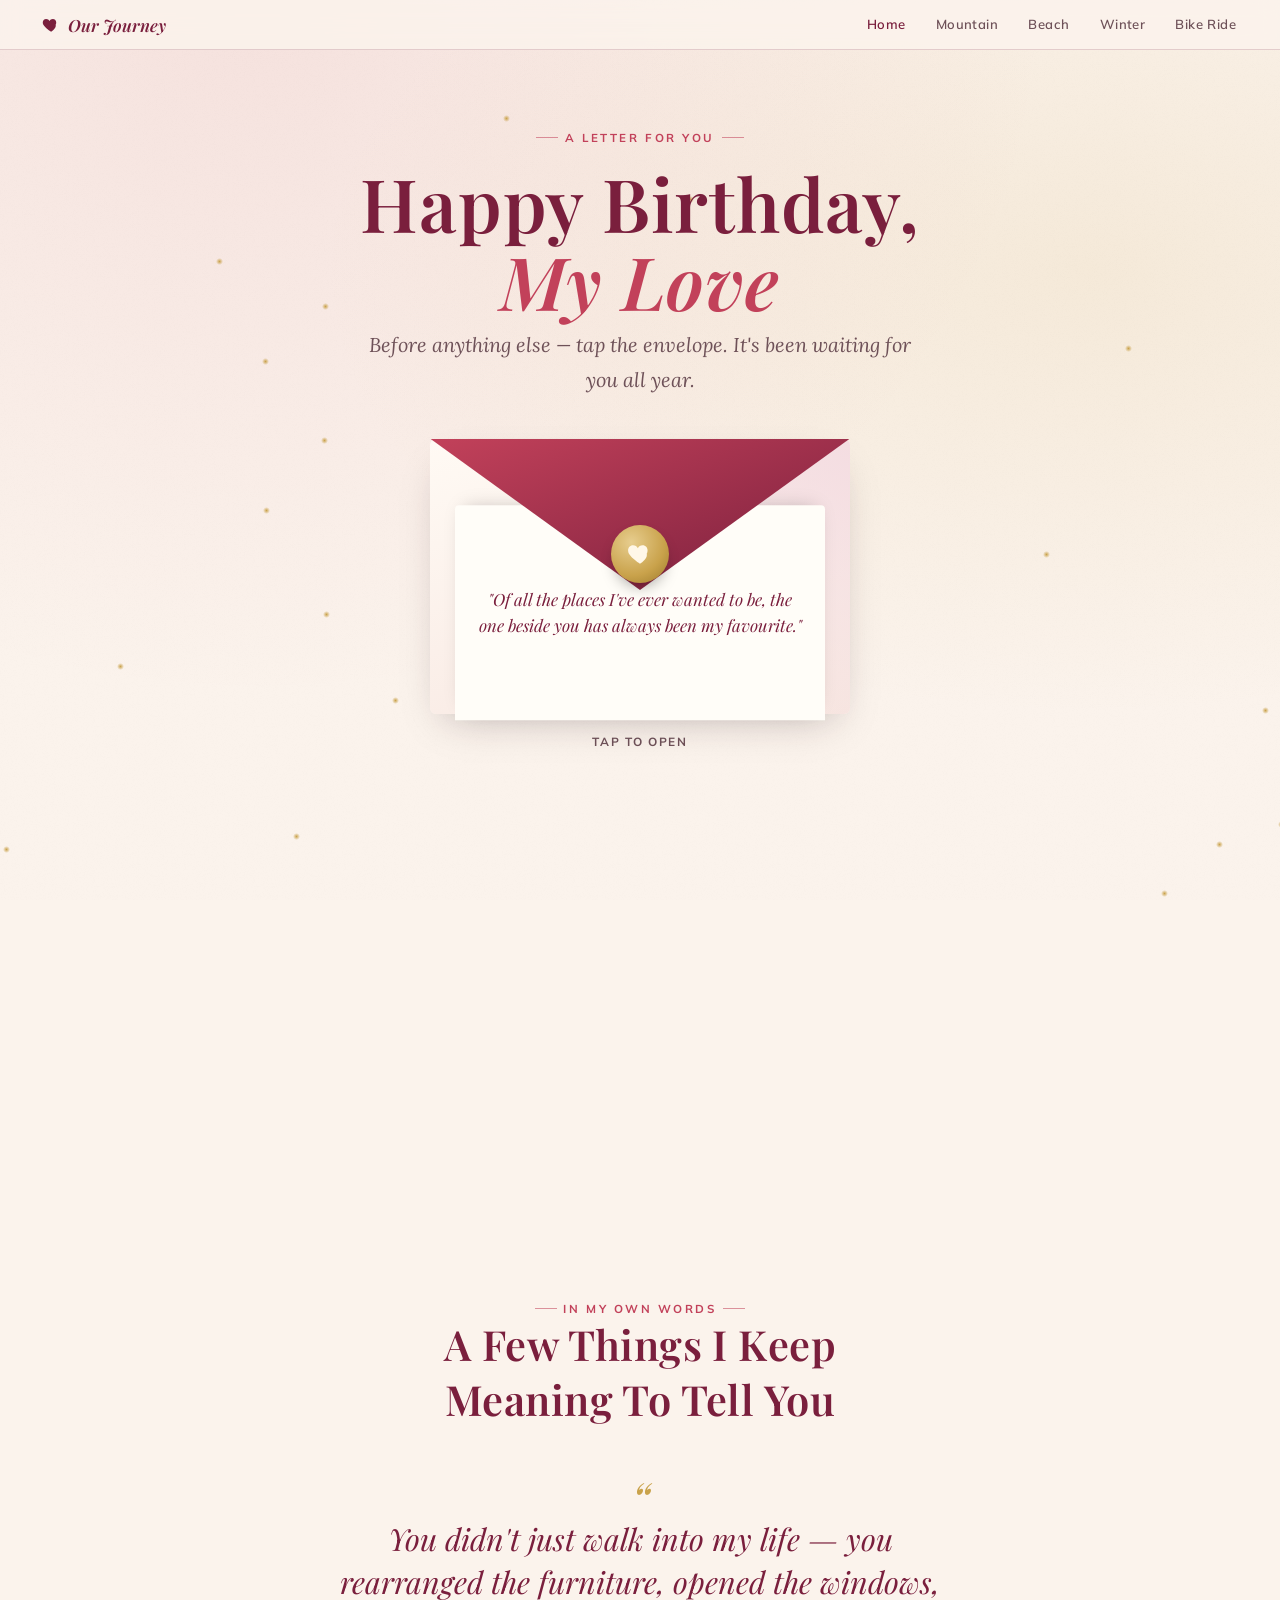
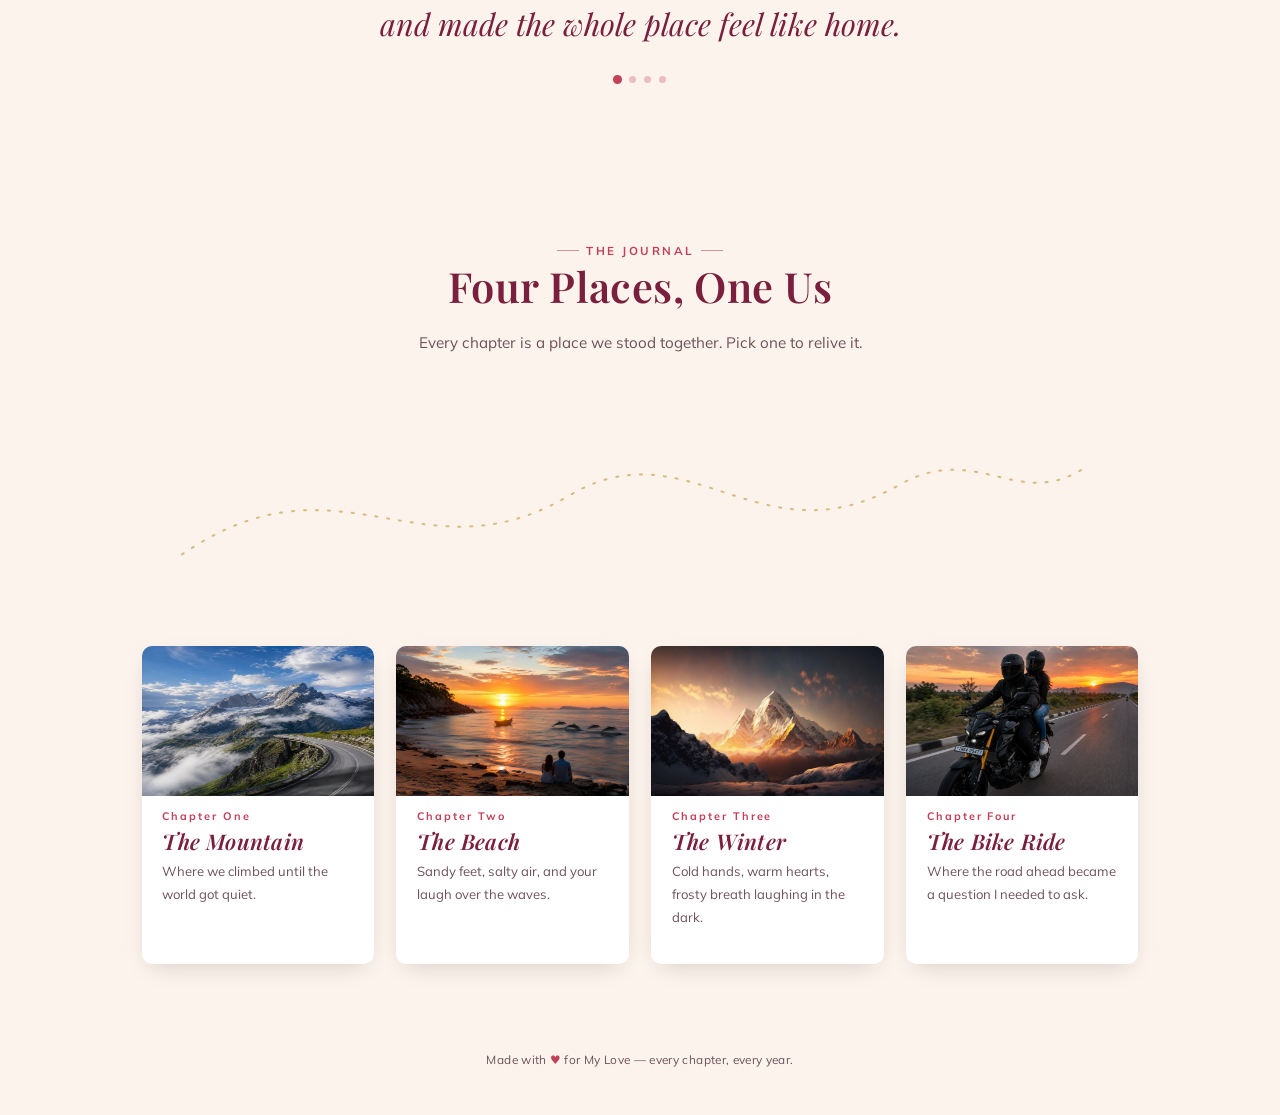
==== commit 46c0e2ad: "Update index.html" ====
--- a/index.html
+++ b/index.html
@@ -138,7 +138,7 @@
       <div class="journey-grid">
         <a class="journey-card" href="mountain.html">
           <div class="journey-card__art">
-            <img src="img/mountain-cover.png" alt="Mountain" >
+            <img src="img/mountain-cover.png" alt="Mountain" style="width: 300px; height: 150px;">
           </div>
           <div class="journey-card__body">
             <span class="journey-card__no">Chapter One</span>
@@ -150,7 +150,7 @@
         <a class="journey-card" href="beach.html">
           <div class="journey-card__art">
             <div class="journey-card__art">
-            <img src="img/beach.png" alt="Mountain" style="width: 300px; height: 300px;">
+            <img src="img/beach.png" alt="Mountain" style="width: 300px; height: 150px;">
           </div>
           </div>
           <div class="journey-card__body">
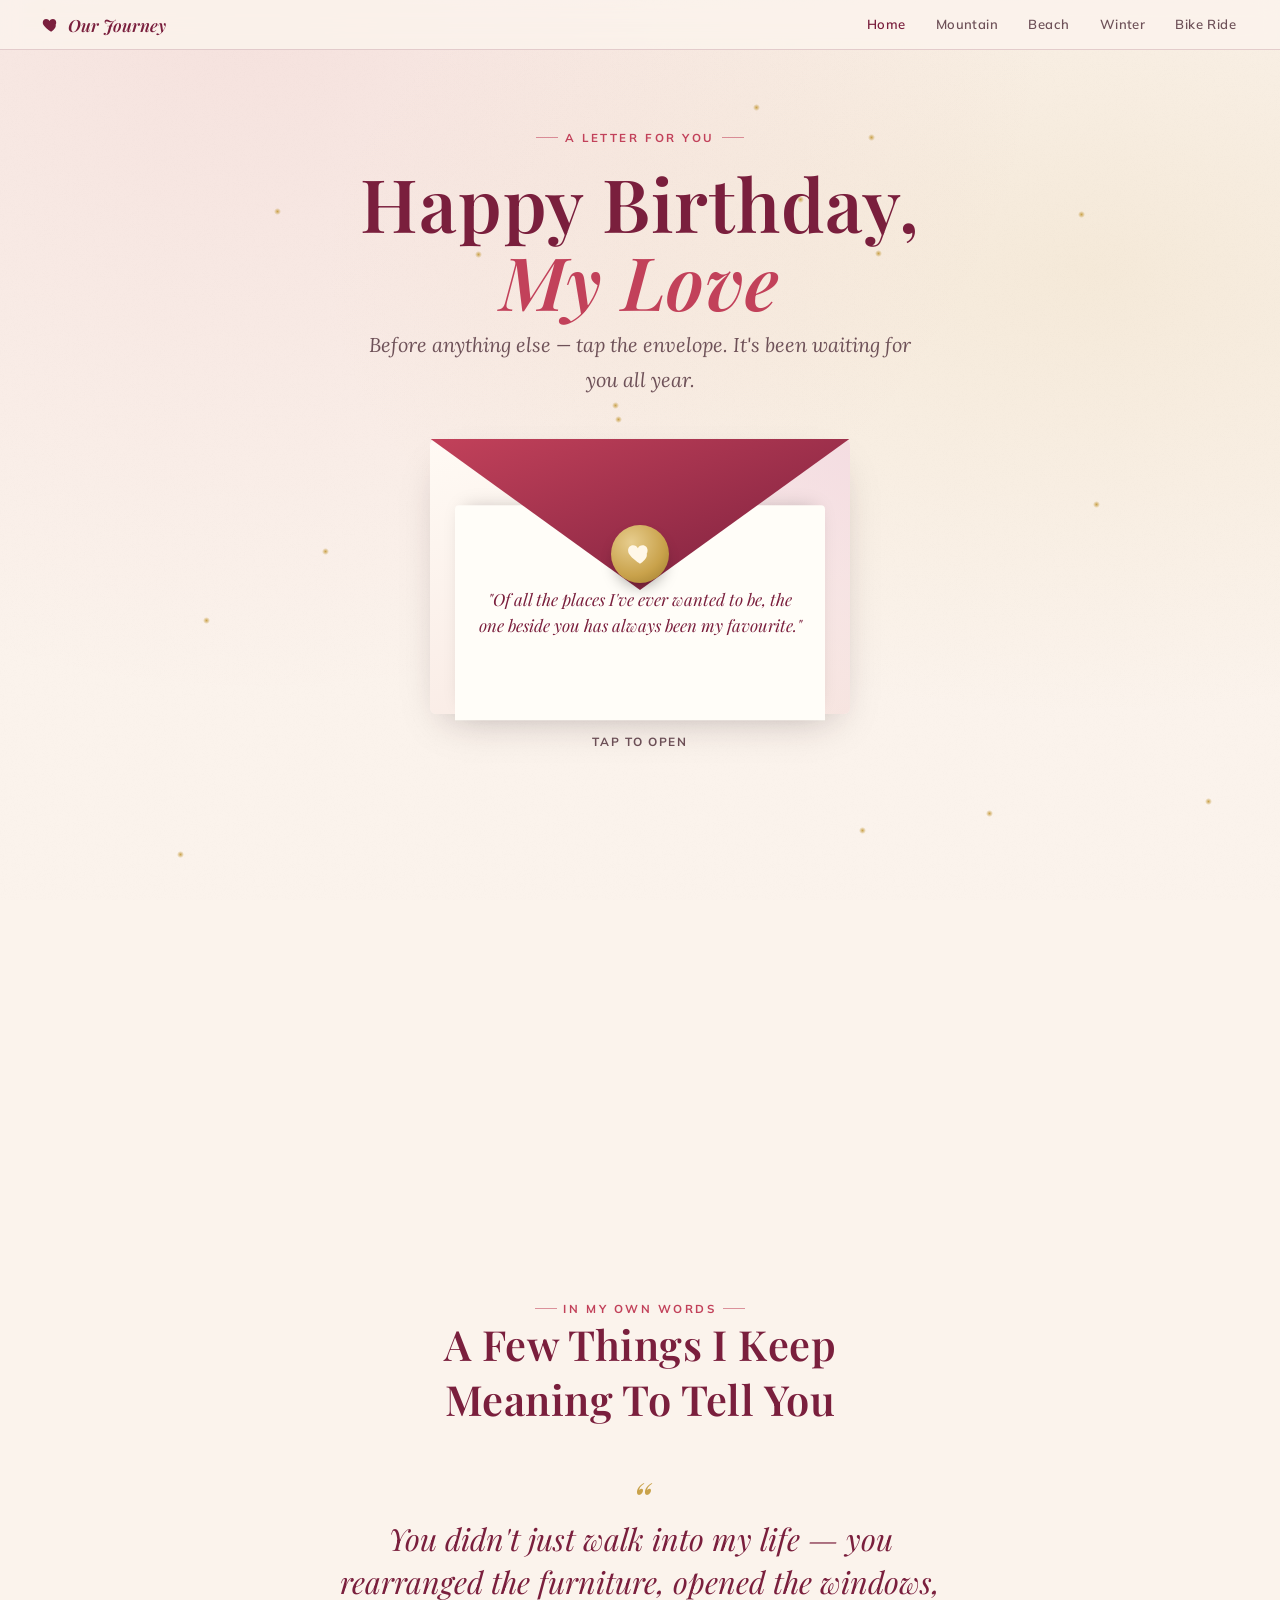
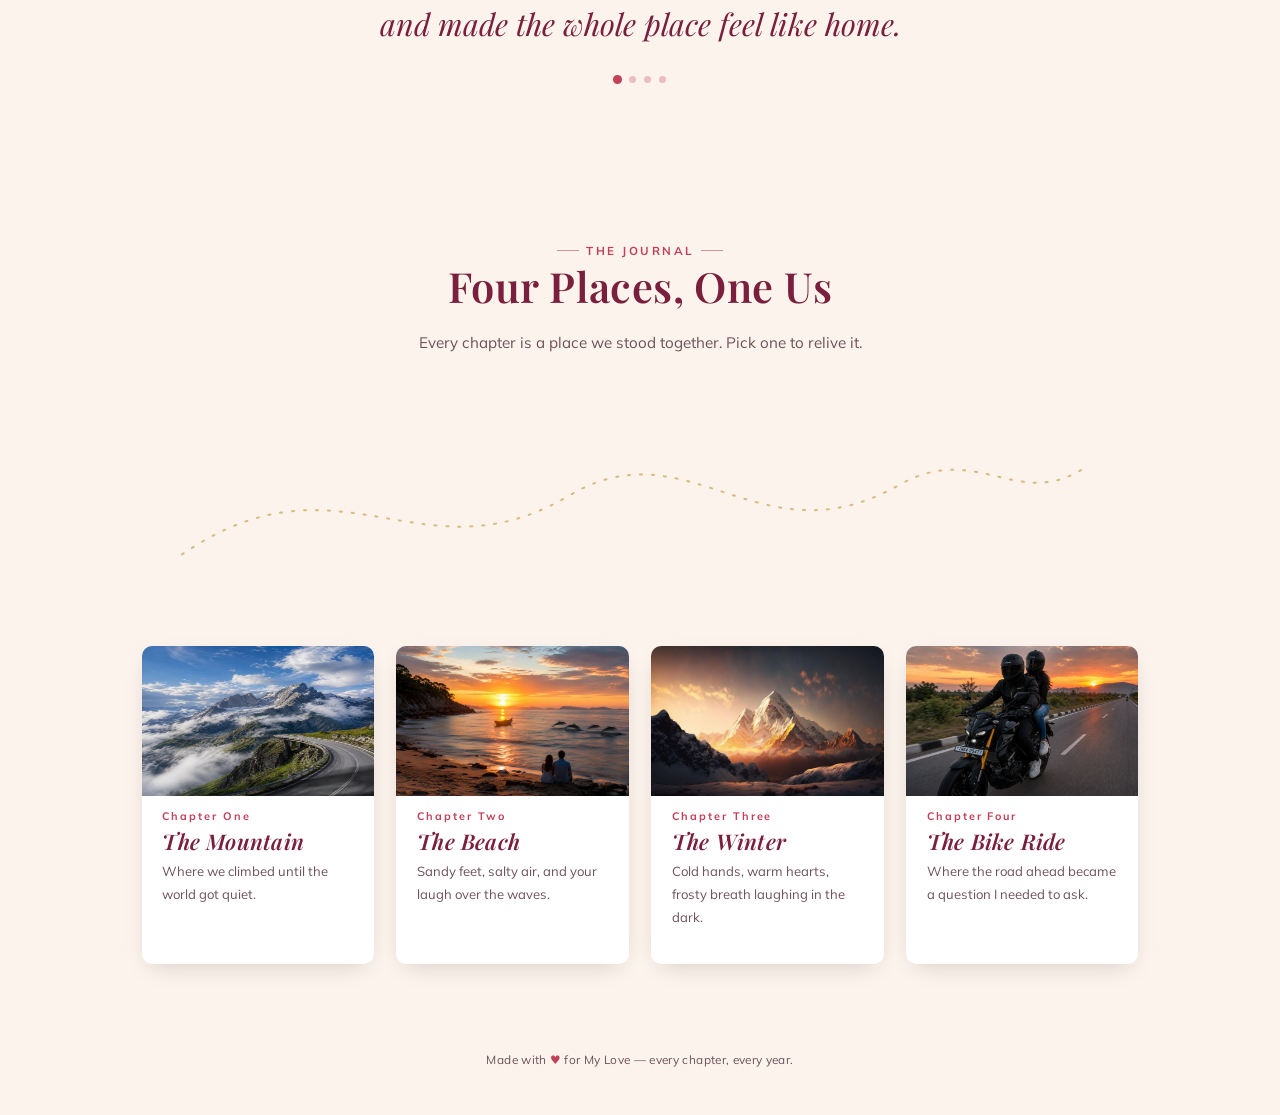
==== commit 8bf505db: "Add files via upload" ====
--- a/index.html
+++ b/index.html
@@ -150,7 +150,7 @@
         <a class="journey-card" href="beach.html">
           <div class="journey-card__art">
             <div class="journey-card__art">
-            <img src="img/beach.png" alt="Mountain" style="width: 300px; height: 150px;">
+            <img src="img/beach.png" alt="Beach" style="width: 300px; height: 150px;">
           </div>
           </div>
           <div class="journey-card__body">
@@ -197,4 +197,4 @@
 
 <script src="js/script.js"></script>
 </body>
-</html>
+</html>
